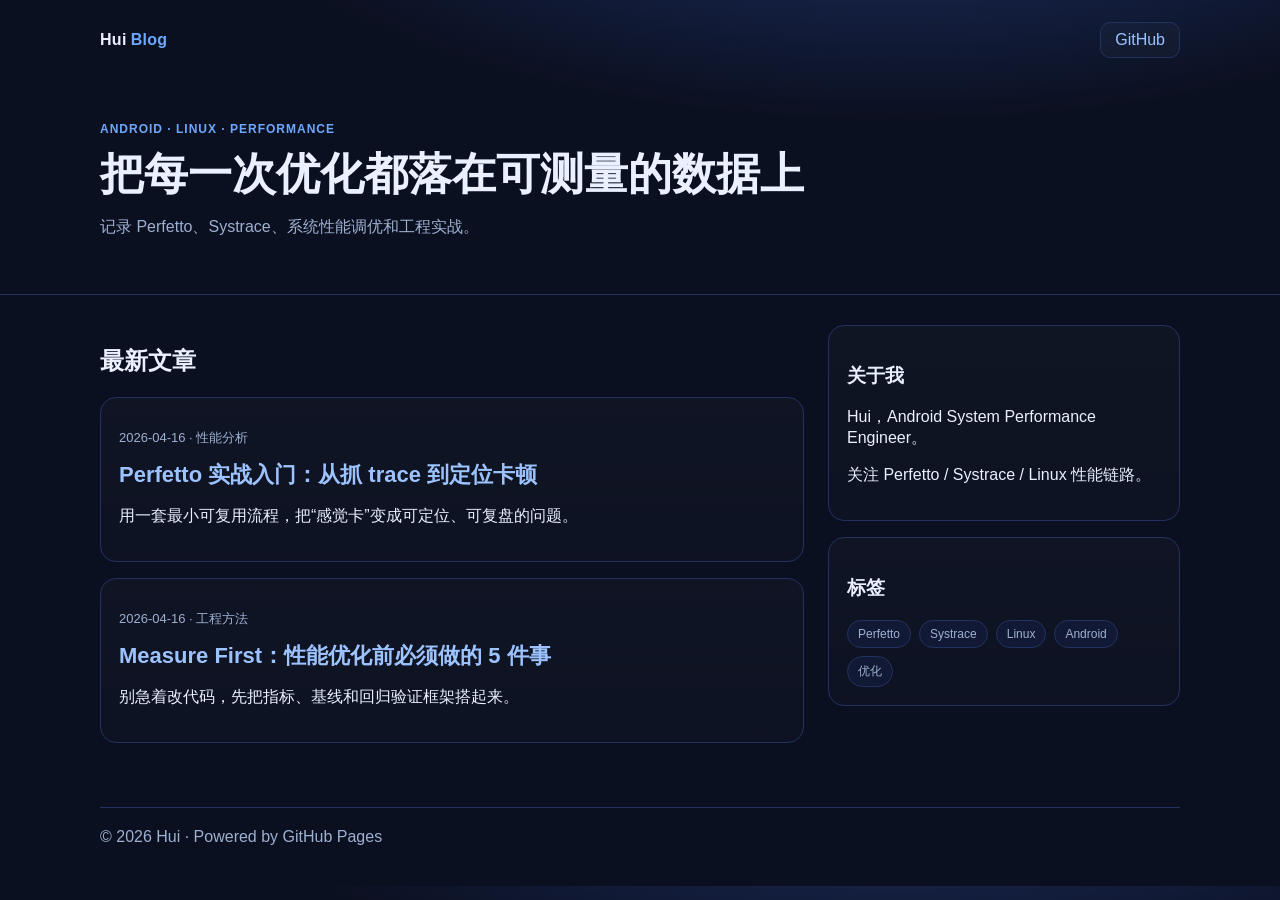
==== index.html @ 403a1206 "feat: launch modern GitHub Pages blog" ====
<!doctype html>
<html lang="zh-CN">
<head>
  <meta charset="UTF-8" />
  <meta name="viewport" content="width=device-width, initial-scale=1.0" />
  <title>Hui Blog</title>
  <meta name="description" content="Hui 的技术博客，记录 Android/Linux 性能优化与工程实践。"/>
  <link rel="stylesheet" href="assets/style.css" />
</head>
<body>
  <header class="hero">
    <nav class="nav wrap">
      <div class="logo">Hui<span>Blog</span></div>
      <a class="btn" href="https://github.com/liulangrenaaa1" target="_blank">GitHub</a>
    </nav>
    <div class="wrap hero-content">
      <p class="tag">ANDROID · LINUX · PERFORMANCE</p>
      <h1>把每一次优化都落在可测量的数据上</h1>
      <p class="sub">记录 Perfetto、Systrace、系统性能调优和工程实战。</p>
    </div>
  </header>

  <main class="wrap main-grid">
    <section>
      <h2>最新文章</h2>
      <article class="card">
        <p class="meta">2026-04-16 · 性能分析</p>
        <h3><a href="posts/perfetto-start.html">Perfetto 实战入门：从抓 trace 到定位卡顿</a></h3>
        <p>用一套最小可复用流程，把“感觉卡”变成可定位、可复盘的问题。</p>
      </article>
      <article class="card">
        <p class="meta">2026-04-16 · 工程方法</p>
        <h3><a href="posts/measure-first.html">Measure First：性能优化前必须做的 5 件事</a></h3>
        <p>别急着改代码，先把指标、基线和回归验证框架搭起来。</p>
      </article>
    </section>

    <aside>
      <div class="panel">
        <h3>关于我</h3>
        <p>Hui，Android System Performance Engineer。</p>
        <p>关注 Perfetto / Systrace / Linux 性能链路。</p>
      </div>
      <div class="panel">
        <h3>标签</h3>
        <div class="chips">
          <span>Perfetto</span><span>Systrace</span><span>Linux</span><span>Android</span><span>优化</span>
        </div>
      </div>
    </aside>
  </main>

  <footer class="wrap footer">© 2026 Hui · Powered by GitHub Pages</footer>
</body>
</html>
---- assets/style.css ----
:root {
  --bg: #0b1020;
  --bg-soft: #111935;
  --text: #eaf0ff;
  --muted: #9eb0d0;
  --primary: #6ea8fe;
  --card: #121c3a;
  --border: #22315f;
}
* { box-sizing: border-box; }
body {
  margin: 0;
  color: var(--text);
  font-family: Inter, -apple-system, BlinkMacSystemFont, "Segoe UI", Roboto, "PingFang SC", "Microsoft YaHei", sans-serif;
  background: radial-gradient(1200px 500px at 70% -20%, #20356f 0%, transparent 60%), var(--bg);
}
a { color: #9cc3ff; text-decoration: none; }
a:hover { text-decoration: underline; }
.wrap { width: min(1080px, 92%); margin: 0 auto; }
.hero { padding-bottom: 28px; border-bottom: 1px solid var(--border); }
.nav { display: flex; justify-content: space-between; align-items: center; padding: 22px 0; }
.logo { font-weight: 800; letter-spacing: .3px; }
.logo span { color: var(--primary); margin-left: 4px; }
.btn { padding: 8px 14px; border: 1px solid var(--border); border-radius: 10px; background: rgba(255,255,255,.02); }
.hero-content { padding: 30px 0 12px; }
.tag { color: var(--primary); font-weight: 700; letter-spacing: 1px; font-size: 12px; }
h1 { font-size: clamp(28px, 4vw, 44px); margin: 10px 0 12px; line-height: 1.2; }
.sub { color: var(--muted); max-width: 680px; }
.main-grid { display: grid; grid-template-columns: 2fr 1fr; gap: 24px; padding: 30px 0 48px; }
.card, .panel {
  background: linear-gradient(180deg, rgba(255,255,255,.02), rgba(255,255,255,.01));
  border: 1px solid var(--border);
  border-radius: 16px;
  padding: 18px 18px;
  margin-bottom: 16px;
}
.card h3 { margin: 8px 0 8px; font-size: 22px; }
.meta { color: var(--muted); font-size: 13px; }
.chips { display: flex; flex-wrap: wrap; gap: 8px; }
.chips span { padding: 6px 10px; border-radius: 999px; background: var(--bg-soft); border: 1px solid var(--border); color: var(--muted); font-size: 12px; }
.footer { color: var(--muted); border-top: 1px solid var(--border); padding: 20px 0 40px; }
@media (max-width: 860px) {
  .main-grid { grid-template-columns: 1fr; }
}
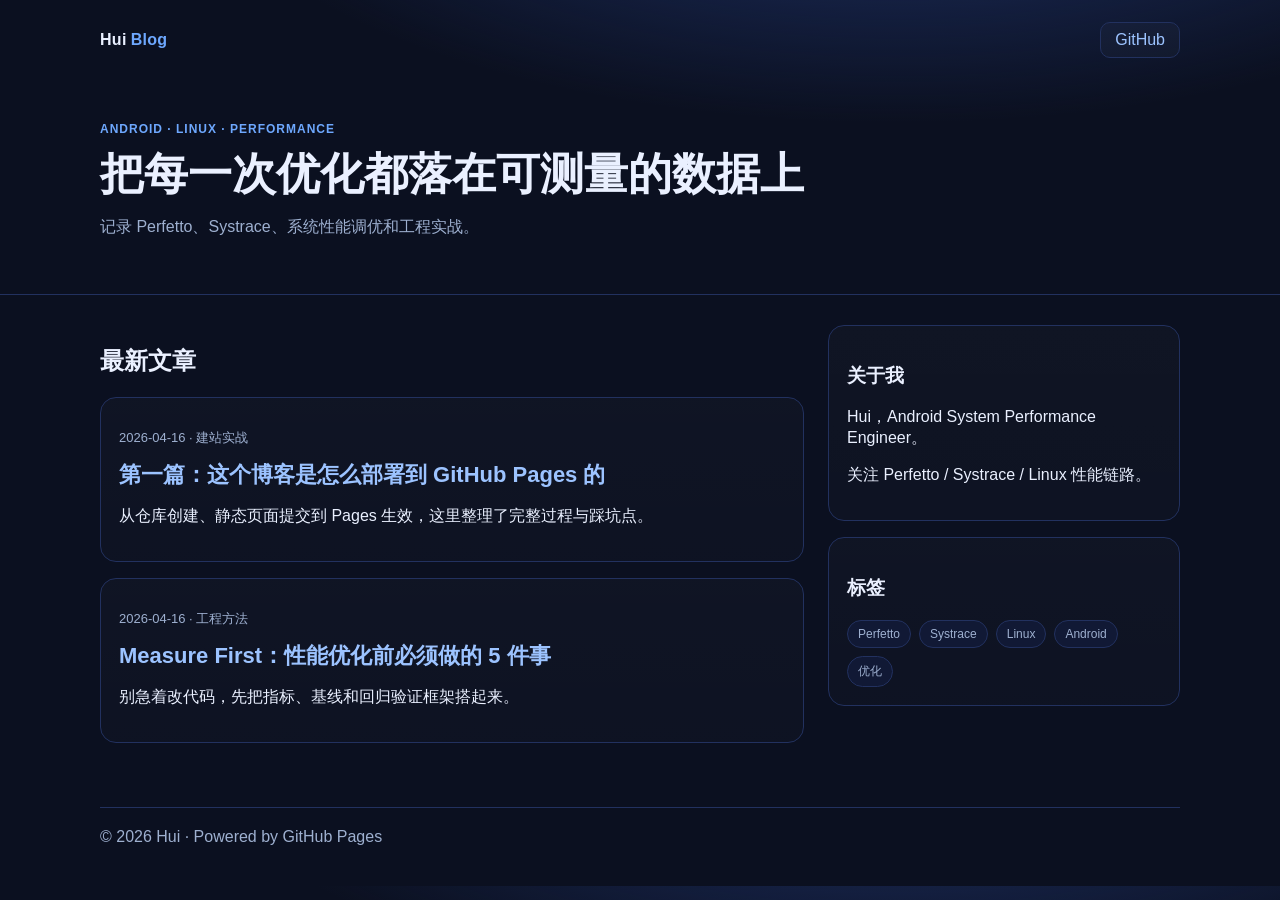
==== commit f84d0865: "feat: publish first blog post about deployment process" ====
--- a/index.html
+++ b/index.html
@@ -24,9 +24,9 @@
     <section>
       <h2>最新文章</h2>
       <article class="card">
-        <p class="meta">2026-04-16 · 性能分析</p>
-        <h3><a href="posts/perfetto-start.html">Perfetto 实战入门：从抓 trace 到定位卡顿</a></h3>
-        <p>用一套最小可复用流程，把“感觉卡”变成可定位、可复盘的问题。</p>
+        <p class="meta">2026-04-16 · 建站实战</p>
+        <h3><a href="posts/perfetto-start.html">第一篇：这个博客是怎么部署到 GitHub Pages 的</a></h3>
+        <p>从仓库创建、静态页面提交到 Pages 生效，这里整理了完整过程与踩坑点。</p>
       </article>
       <article class="card">
         <p class="meta">2026-04-16 · 工程方法</p>
